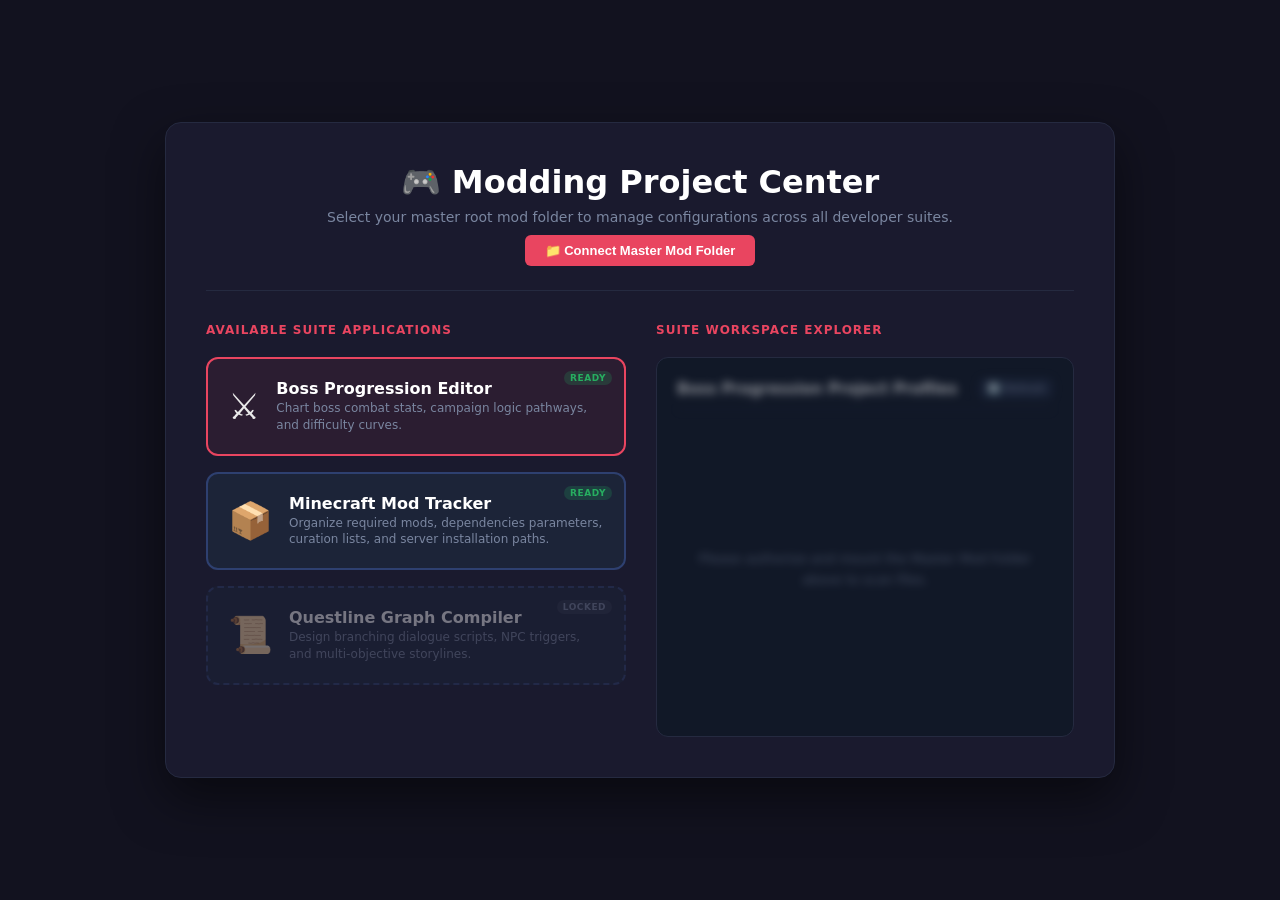
==== index.html @ 7e033705 "Add files via upload" ====
<!DOCTYPE html>
<html lang="en">
<head>
<meta charset="UTF-8">
<meta name="viewport" content="width=device-width, initial-scale=1.0">
<title>Modding Suite Master Hub</title>
<style>
* { box-sizing: border-box; margin: 0; padding: 0; }
:root {
  --bg: #12121f;
  --surface: #1a1a2e;
  --panel: #0f3460;
  --accent: #e94560;
  --accent2: #f5a623;
  --text: #eaeaea;
  --muted: #7a86a0;
  --border: #252a40;
  --node-bg: #1c2438;
  --node-border: #2e4070;
  --input-bg: #111827;
}

body {
  font-family: 'Segoe UI', system-ui, sans-serif;
  background: var(--bg);
  color: var(--text);
  min-height: 100vh;
  display: flex;
  align-items: center;
  justify-content: center;
  padding: 20px;
  overflow-y: auto;
}

.hub-container {
  background: var(--surface);
  border: 1px solid var(--border);
  border-radius: 16px;
  padding: 40px;
  width: 100%;
  max-width: 950px;
  box-shadow: 0 20px 50px rgba(0,0,0,0.5);
}
.hub-header { text-align: center; margin-bottom: 32px; border-bottom: 1px solid var(--border); padding-bottom: 24px; }
.hub-header h1 { font-size: 32px; color: #fff; margin-bottom: 8px; }
.hub-header p { font-size: 14px; color: var(--muted); }

.folder-badge {
  background: #1e352f; border: 1px solid #27ae60; color: #5ddb8e;
  padding: 6px 14px; border-radius: 6px; font-size: 13px; font-weight: 600;
  display: inline-flex; align-items: center; gap: 6px; margin-top: 14px;
}

.hub-layout { display: grid; grid-template-columns: 420px 1fr; gap: 30px; }
.hub-left, .hub-right { display: flex; flex-direction: column; gap: 16px; }

.hub-section-title { font-size: 12px; color: var(--accent); font-weight: 700; text-transform: uppercase; letter-spacing: 1px; margin-bottom: 4px; display: block; }

.app-card {
  background: var(--node-bg);
  border: 2px solid var(--node-border);
  border-radius: 12px;
  padding: 20px;
  cursor: pointer;
  transition: all 0.2s ease;
  display: flex;
  align-items: center;
  gap: 16px;
  position: relative;
}
.app-card:hover:not(.disabled) {
  border-color: var(--accent2);
  background: #222d48;
  transform: translateY(-2px);
}
.app-card.active-module {
  border-color: var(--accent);
  background: rgba(233, 69, 96, 0.08);
}
.app-card.disabled {
  opacity: 0.4;
  cursor: not-allowed;
  border-style: dashed;
}
.app-card-icon { font-size: 36px; flex-shrink: 0; }
.app-card-info { flex: 1; }
.app-card-info h3 { font-size: 16px; color: #fff; margin-bottom: 2px; }
.app-card-info p { font-size: 12px; color: var(--muted); line-height: 1.4; }
.badge-tag {
  position: absolute; top: 12px; right: 12px; font-size: 9px; font-weight: 700;
  padding: 2px 6px; border-radius: 20px; text-transform: uppercase; letter-spacing: 0.5px;
}
.badge-tag.online { background: rgba(39, 174, 96, 0.2); color: #27ae60; }
.badge-tag.locked { background: rgba(122, 134, 160, 0.15); color: var(--muted); }

.file-panel {
  background: var(--input-bg);
  border: 1px solid var(--border);
  border-radius: 12px;
  padding: 20px;
  flex: 1;
  display: flex;
  flex-direction: column;
  min-height: 380px;
}
.file-panel-content { display: flex; flex-direction: column; flex: 1; }
.file-panel-content.blurred { filter: blur(4px); pointer-events: none; opacity: 0.5; }

.file-list-header {
  display: flex; justify-content: space-between; align-items: center;
  margin-bottom: 14px; padding-bottom: 10px; border-bottom: 1px solid var(--border);
}
.file-list-header h2 { font-size: 15px; color: #fff; }

.project-list-container {
  flex: 1; overflow-y: auto; display: flex; flex-direction: column; gap: 8px;
}
.project-item {
  display: flex; justify-content: space-between; align-items: center;
  padding: 12px 16px; background: var(--node-bg); border: 1px solid var(--border);
  border-radius: 8px; cursor: pointer; transition: background 0.15s;
}
.project-item:hover { background: #222d48; border-color: var(--accent2); }
.project-meta { display: flex; flex-direction: column; gap: 2px; }
.project-name { font-size: 13px; font-weight: 600; color: #fff; }
.project-date { font-size: 11px; color: var(--muted); }
.proj-btn {
  background: var(--panel); border: none; color: #fff; 
  font-size: 12px; font-weight: 600; cursor: pointer; padding: 6px 12px; border-radius: 6px;
  transition: background 0.1s;
}
.proj-btn:hover { background: var(--accent); }

.no-projects { text-align: center; color: var(--muted); font-size: 13px; padding: 60px 20px; line-height: 1.6; margin: auto; }
.add-btn {
  width: 100%; padding: 10px; margin-top: 14px; background: rgba(245, 166, 35, 0.1);
  border: 1px dashed var(--accent2); color: var(--accent2); border-radius: 8px;
  cursor: pointer; font-size: 13px; font-weight: 600; transition: all 0.15s;
}
.add-btn:hover { background: rgba(245, 166, 35, 0.2); color: #fff; }
</style>
</head>
<body>

<div class="hub-container">
  <div class="hub-header">
    <h1>🎮 Modding Project Center</h1>
    <p>Select your master root mod folder to manage configurations across all developer suites.</p>
    <div id="master-folder-status">
      <button class="proj-btn" style="background:var(--accent); font-size:13px; padding:8px 20px; margin-top:10px;" onclick="selectMasterRootFolder()">📁 Connect Master Mod Folder</button>
    </div>
  </div>
  
  <div class="hub-layout">
    <!-- LEFT SIDE -->
    <div class="hub-left">
      <span class="hub-section-title">Available Suite Applications</span>
      
      <div class="app-card active-module" id="mod-bosses" onclick="switchActiveSuiteModule('bosses', 'boss_progression.html')">
        <span class="badge-tag online">Ready</span>
        <div class="app-card-icon">⚔️</div>
        <div class="app-card-info">
          <h3>Boss Progression Editor</h3>
          <p>Chart boss combat stats, campaign logic pathways, and difficulty curves.</p>
        </div>
      </div>

      <div class="app-card" id="mod-loot" onclick="switchActiveSuiteModule('loot', 'mod_tracker.html')">
  <span class="badge-tag online">Ready</span>
  <div class="app-card-icon">📦</div>
  <div class="app-card-info">
    <h3>Minecraft Mod Tracker</h3>
    <p>Organize required mods, dependencies parameters, curation lists, and server installation paths.</p>
  </div>
</div>

      <div class="app-card disabled" id="mod-quests" onclick="alert('Module locked.')">
        <span class="badge-tag locked">Locked</span>
        <div class="app-card-icon">📜</div>
        <div class="app-card-info">
          <h3>Questline Graph Compiler</h3>
          <p>Design branching dialogue scripts, NPC triggers, and multi-objective storylines.</p>
        </div>
      </div>
    </div>
    
    <!-- RIGHT SIDE -->
    <div class="hub-right">
      <span class="hub-section-title">Suite Workspace Explorer</span>
      
      <div class="file-panel">
        <div class="file-panel-content blurred" id="panel-blur-layer">
          <div class="file-list-header">
            <h2 id="current-panel-title">Boss Progression Project Profiles</h2>
            <button class="proj-btn" style="background:#1e2840; color:var(--muted); font-size:11px; padding:4px 8px;" onclick="scanActiveSubFolder()">🔄 Refresh</button>
          </div>

          <div class="project-list-container" id="workspace-file-injector">
            <div class="no-projects">Please authorize and mount the Master Mod Folder above to scan files.</div>
          </div>

          <button class="add-btn" id="btn-create-file" style="display:none;" onclick="createNewFileInActiveSubfolder()">＋ Create New Project Workspace File</button>
        </div>
      </div>
    </div>
  </div>
</div>

<script>
let rootDirHandle = null;
let activeSubfolderHandle = null;
let activeSuiteKey = "bosses";          
let activeAppFilename = "boss_progression.html"; 

// Initialize IndexedDB memory cache on bootup
window.addEventListener('DOMContentLoaded', async () => {
  await tryRestoreFolderToken();
});

/* ===================== INDEXEDDB TOKEN MEMORY CACHE ===================== */
function getDB() {
  return new Promise((resolve, reject) => {
    const request = indexedDB.open("WorkspaceSuiteDB", 1);
    request.onupgradeneeded = e => e.target.result.createObjectStore("settings");
    request.onsuccess = e => resolve(e.target.result);
    request.onerror = e => reject(e.target.error);
  });
}

async function tryRestoreFolderToken() {
  try {
    const db = await getDB();
    const tx = db.transaction("settings", "readonly");
    const store = tx.objectStore("settings");
    const handle = await new Promise((res, rej) => {
      const req = store.get("root_folder_handle");
      req.onsuccess = () => res(req.result);
      req.onerror = () => rej(req.error);
    });

    if (handle) {
      // Check if browser still holds permissions from last run
      const options = { mode: 'readwrite' };
      if ((await handle.queryPermission(options)) === 'granted') {
        rootDirHandle = handle;
        document.getElementById('master-folder-status').innerHTML = `
          <div class="folder-badge">✔ Restored Folder: ${rootDirHandle.name}</div>
          <button class="proj-btn" style="background:#1c2438; font-size:11px; margin-left:10px;" onclick="selectMasterRootFolder()">🔄 Change</button>
        `;
        document.getElementById('panel-blur-layer').classList.remove('blurred');
        await switchActiveSuiteModule(activeSuiteKey, activeAppFilename);
      } else {
        // Permission expired or requires interaction link click
        document.getElementById('master-folder-status').innerHTML = `
          <button class="proj-btn" style="background:var(--accent2); font-size:13px; padding:8px 20px; margin-top:10px;" onclick="verifyPermissionHook(this)">🔑 Re-Authorize ${handle.name}</button>
        `;
      }
    }
  } catch (e) { console.error("Database restore track skipped.", e); }
}

async function verifyPermissionHook(btn) {
  try {
    const db = await getDB();
    const tx = db.transaction("settings", "readonly");
    const handle = await new Promise(res => {
      tx.objectStore("settings").get("root_folder_handle").onsuccess = e => res(e.target.result);
    });
    
    if (handle) {
      const status = await handle.requestPermission({ mode: 'readwrite' });
      if (status === 'granted') {
        rootDirHandle = handle;
        document.getElementById('master-folder-status').innerHTML = `
          <div class="folder-badge">✔ Restored Folder: ${rootDirHandle.name}</div>
          <button class="proj-btn" style="background:#1c2438; font-size:11px; margin-left:10px;" onclick="selectMasterRootFolder()">🔄 Change</button>
        `;
        document.getElementById('panel-blur-layer').classList.remove('blurred');
        await switchActiveSuiteModule(activeSuiteKey, activeAppFilename);
      }
    }
  } catch(e) { alert("Authorization rejected."); }
}

async function selectMasterRootFolder() {
  if (!('showDirectoryPicker' in window)) {
    alert("Live Server interface required to enable background File System system API vectors.");
    return;
  }
  try {
    rootDirHandle = await window.showDirectoryPicker({ mode: 'readwrite' });
    
    // Write handle reference permanently into database cache!
    const db = await getDB();
    const tx = db.transaction("settings", "readwrite");
    tx.objectStore("settings").put(rootDirHandle, "root_folder_handle");

    document.getElementById('master-folder-status').innerHTML = `
      <div class="folder-badge">✔ Root Connected: ${rootDirHandle.name}</div>
      <button class="proj-btn" style="background:#1c2438; font-size:11px; margin-left:10px;" onclick="selectMasterRootFolder()">🔄 Change</button>
    `;
    document.getElementById('panel-blur-layer').classList.remove('blurred');
    await switchActiveSuiteModule(activeSuiteKey, activeAppFilename);
  } catch (err) {
    console.error(err);
  }
}

/* ===================== DIRECTORY ROUTER TREE PRESERVED ===================== */
async function switchActiveSuiteModule(moduleKey, associatedFile) {
  activeSuiteKey = moduleKey;
  activeAppFilename = associatedFile;

  document.querySelectorAll('.app-card').forEach(el => el.classList.remove('active-module'));
  const targetCard = document.getElementById(`mod-${moduleKey}`);
  if(targetCard) targetCard.classList.add('active-module');

  const titleMap = {
    "bosses": "Boss Progression Project Profiles (/bosses/)",
    "loot": "Minecraft Mod Tracker Profiles (/loot/)",
    "quests": "Storyline Data Arrays (/quests/)"
  };
  document.getElementById('current-panel-title').textContent = titleMap[moduleKey] || "Mod Profiles";

  if (!rootDirHandle) return;

  try {
    activeSubfolderHandle = await rootDirHandle.getDirectoryHandle(moduleKey, { create: true });
    document.getElementById('btn-create-file').style.display = 'block';
    await scanActiveSubFolder();
  } catch (err) { console.error(err); }
}

async function scanActiveSubFolder() {
  const container = document.getElementById('workspace-file-injector');
  if (!activeSubfolderHandle) return;

  container.innerHTML = '';
  let counter = 0;

  for await (const entry of activeSubfolderHandle.values()) {
    if (entry.kind === 'file' && entry.name.endsWith('.json')) {
      counter++;
      const file = await entry.getFile();
      
      const card = document.createElement('div');
      card.className = 'project-item';
      card.innerHTML = `
        <div class="project-meta">
          <span class="project-name">📄 ${escapeHtml(entry.name)}</span>
          <span class="project-date">Size: ${(file.size / 1024).toFixed(2)} KB · Config JSON</span>
        </div>
        <button class="proj-btn">⚡ Open in Editor</button>
      `;

      card.querySelector('.proj-btn').addEventListener('click', async () => {
  const textPayload = await file.text();
  // Temporarily store the active project state in SessionStorage
  sessionStorage.setItem('active_project_filename', entry.name);
  sessionStorage.setItem('active_project_payload', textPayload);
  
  // Dynamically redirects to activeAppFilename (which becomes 'mod_tracker.html')
  window.location.href = activeAppFilename;
});

      container.appendChild(card);
    }
  }

  if (counter === 0) {
    container.innerHTML = `<div class="no-projects">Connected to <b>/${activeSuiteKey}/</b> folder successfully!<br><span style="color:var(--muted); font-size:11px;">No active files found. Create one below to begin.</span></div>`;
  }
}

async function createNewFileInActiveSubfolder() {
  if (!activeSubfolderHandle) return;
  let name = prompt(`Enter custom profile name to create inside /${activeSuiteKey}/:`);
  if (!name || !name.trim()) return;
  let filename = name.trim().endsWith('.json') ? name.trim() : name.trim() + '.json';
  try {
    const fileHandle = await activeSubfolderHandle.getFileHandle(filename, { create: true });
    const templateBlueprint = { nodes: [], edges: [] };
    const writable = await fileHandle.createWritable();
    await writable.write(JSON.stringify(templateBlueprint, null, 2));
    await writable.close();
    await scanActiveSubFolder();
  } catch (e) { alert("Write access execution fault."); }
}

function escapeHtml(s) { return String(s||'').replace(/&/g,'&amp;').replace(/</g,'&lt;').replace(/>/g,'&gt;'); }
</script>
</body>
</html>
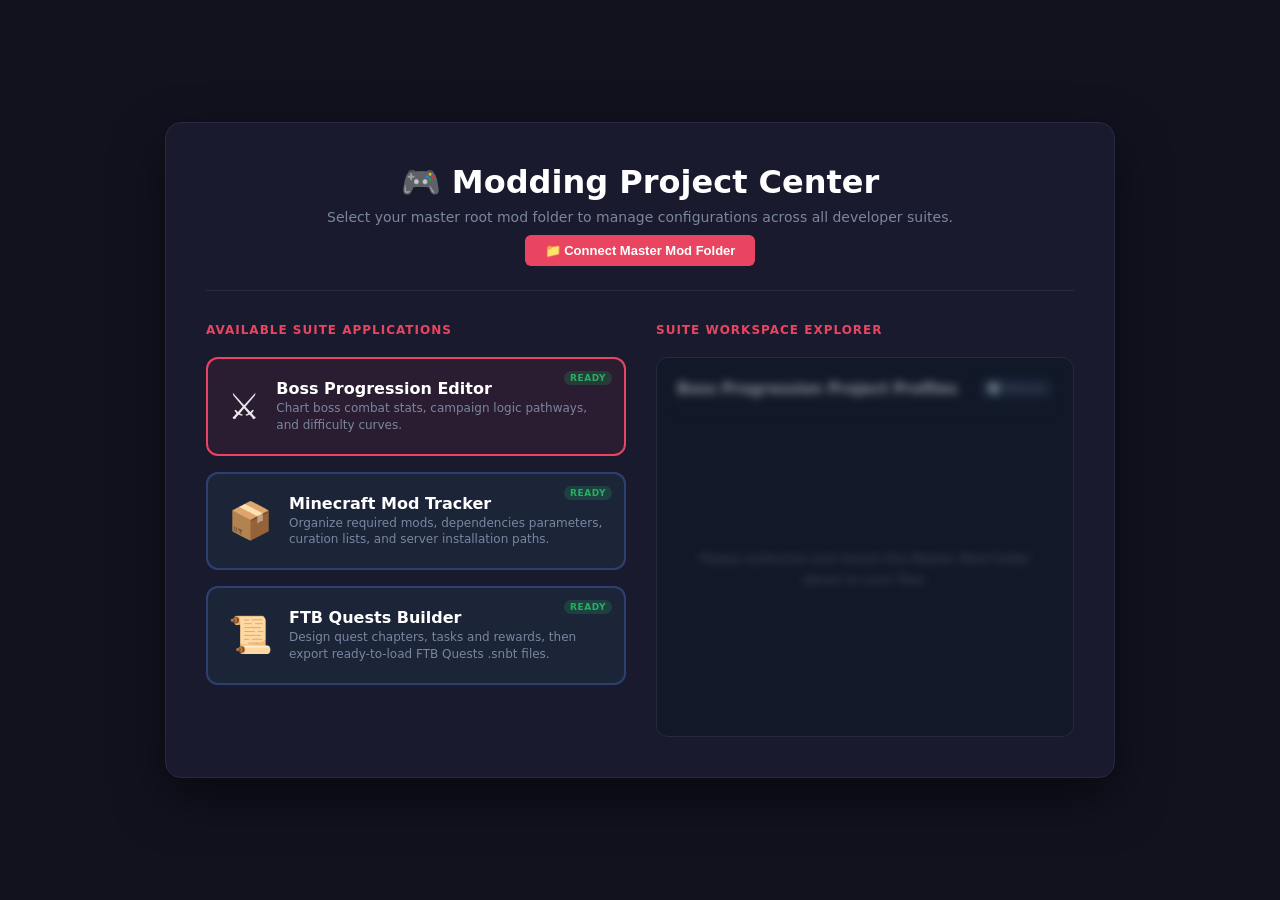
==== commit 45a4043e: "Replace with correct version: add FTB Quests Builder, Mod Tracker split files and hub script Co-Auth" ====
--- a/index.html
+++ b/index.html
@@ -4,141 +4,7 @@
 <meta charset="UTF-8">
 <meta name="viewport" content="width=device-width, initial-scale=1.0">
 <title>Modding Suite Master Hub</title>
-<style>
-* { box-sizing: border-box; margin: 0; padding: 0; }
-:root {
-  --bg: #12121f;
-  --surface: #1a1a2e;
-  --panel: #0f3460;
-  --accent: #e94560;
-  --accent2: #f5a623;
-  --text: #eaeaea;
-  --muted: #7a86a0;
-  --border: #252a40;
-  --node-bg: #1c2438;
-  --node-border: #2e4070;
-  --input-bg: #111827;
-}
-
-body {
-  font-family: 'Segoe UI', system-ui, sans-serif;
-  background: var(--bg);
-  color: var(--text);
-  min-height: 100vh;
-  display: flex;
-  align-items: center;
-  justify-content: center;
-  padding: 20px;
-  overflow-y: auto;
-}
-
-.hub-container {
-  background: var(--surface);
-  border: 1px solid var(--border);
-  border-radius: 16px;
-  padding: 40px;
-  width: 100%;
-  max-width: 950px;
-  box-shadow: 0 20px 50px rgba(0,0,0,0.5);
-}
-.hub-header { text-align: center; margin-bottom: 32px; border-bottom: 1px solid var(--border); padding-bottom: 24px; }
-.hub-header h1 { font-size: 32px; color: #fff; margin-bottom: 8px; }
-.hub-header p { font-size: 14px; color: var(--muted); }
-
-.folder-badge {
-  background: #1e352f; border: 1px solid #27ae60; color: #5ddb8e;
-  padding: 6px 14px; border-radius: 6px; font-size: 13px; font-weight: 600;
-  display: inline-flex; align-items: center; gap: 6px; margin-top: 14px;
-}
-
-.hub-layout { display: grid; grid-template-columns: 420px 1fr; gap: 30px; }
-.hub-left, .hub-right { display: flex; flex-direction: column; gap: 16px; }
-
-.hub-section-title { font-size: 12px; color: var(--accent); font-weight: 700; text-transform: uppercase; letter-spacing: 1px; margin-bottom: 4px; display: block; }
-
-.app-card {
-  background: var(--node-bg);
-  border: 2px solid var(--node-border);
-  border-radius: 12px;
-  padding: 20px;
-  cursor: pointer;
-  transition: all 0.2s ease;
-  display: flex;
-  align-items: center;
-  gap: 16px;
-  position: relative;
-}
-.app-card:hover:not(.disabled) {
-  border-color: var(--accent2);
-  background: #222d48;
-  transform: translateY(-2px);
-}
-.app-card.active-module {
-  border-color: var(--accent);
-  background: rgba(233, 69, 96, 0.08);
-}
-.app-card.disabled {
-  opacity: 0.4;
-  cursor: not-allowed;
-  border-style: dashed;
-}
-.app-card-icon { font-size: 36px; flex-shrink: 0; }
-.app-card-info { flex: 1; }
-.app-card-info h3 { font-size: 16px; color: #fff; margin-bottom: 2px; }
-.app-card-info p { font-size: 12px; color: var(--muted); line-height: 1.4; }
-.badge-tag {
-  position: absolute; top: 12px; right: 12px; font-size: 9px; font-weight: 700;
-  padding: 2px 6px; border-radius: 20px; text-transform: uppercase; letter-spacing: 0.5px;
-}
-.badge-tag.online { background: rgba(39, 174, 96, 0.2); color: #27ae60; }
-.badge-tag.locked { background: rgba(122, 134, 160, 0.15); color: var(--muted); }
-
-.file-panel {
-  background: var(--input-bg);
-  border: 1px solid var(--border);
-  border-radius: 12px;
-  padding: 20px;
-  flex: 1;
-  display: flex;
-  flex-direction: column;
-  min-height: 380px;
-}
-.file-panel-content { display: flex; flex-direction: column; flex: 1; }
-.file-panel-content.blurred { filter: blur(4px); pointer-events: none; opacity: 0.5; }
-
-.file-list-header {
-  display: flex; justify-content: space-between; align-items: center;
-  margin-bottom: 14px; padding-bottom: 10px; border-bottom: 1px solid var(--border);
-}
-.file-list-header h2 { font-size: 15px; color: #fff; }
-
-.project-list-container {
-  flex: 1; overflow-y: auto; display: flex; flex-direction: column; gap: 8px;
-}
-.project-item {
-  display: flex; justify-content: space-between; align-items: center;
-  padding: 12px 16px; background: var(--node-bg); border: 1px solid var(--border);
-  border-radius: 8px; cursor: pointer; transition: background 0.15s;
-}
-.project-item:hover { background: #222d48; border-color: var(--accent2); }
-.project-meta { display: flex; flex-direction: column; gap: 2px; }
-.project-name { font-size: 13px; font-weight: 600; color: #fff; }
-.project-date { font-size: 11px; color: var(--muted); }
-.proj-btn {
-  background: var(--panel); border: none; color: #fff; 
-  font-size: 12px; font-weight: 600; cursor: pointer; padding: 6px 12px; border-radius: 6px;
-  transition: background 0.1s;
-}
-.proj-btn:hover { background: var(--accent); }
-
-.no-projects { text-align: center; color: var(--muted); font-size: 13px; padding: 60px 20px; line-height: 1.6; margin: auto; }
-.add-btn {
-  width: 100%; padding: 10px; margin-top: 14px; background: rgba(245, 166, 35, 0.1);
-  border: 1px dashed var(--accent2); color: var(--accent2); border-radius: 8px;
-  cursor: pointer; font-size: 13px; font-weight: 600; transition: all 0.15s;
-}
-.add-btn:hover { background: rgba(245, 166, 35, 0.2); color: #fff; }
-</style>
+<link rel="stylesheet" href="styles.css">
 </head>
 <body>
 
@@ -149,10 +15,12 @@
     <div id="master-folder-status">
       <button class="proj-btn" style="background:var(--accent); font-size:13px; padding:8px 20px; margin-top:10px;" onclick="selectMasterRootFolder()">📁 Connect Master Mod Folder</button>
     </div>
+    <div id="global-config-bar" style="margin-top: 12px; display: none;">
+      <button class="proj-btn" style="background: var(--accent2); font-size: 12px;" onclick="openGlobalAttributesModal()">⚙️ Manage Shared Boss Attributes</button>
+    </div>
   </div>
   
   <div class="hub-layout">
-    <!-- LEFT SIDE -->
     <div class="hub-left">
       <span class="hub-section-title">Available Suite Applications</span>
       
@@ -165,26 +33,25 @@
         </div>
       </div>
 
-      <div class="app-card" id="mod-loot" onclick="switchActiveSuiteModule('loot', 'mod_tracker.html')">
-  <span class="badge-tag online">Ready</span>
-  <div class="app-card-icon">📦</div>
-  <div class="app-card-info">
-    <h3>Minecraft Mod Tracker</h3>
-    <p>Organize required mods, dependencies parameters, curation lists, and server installation paths.</p>
-  </div>
-</div>
+      <div class="app-card" id="mod-loot" onclick="openModTracker()">
+        <span class="badge-tag online">Ready</span>
+        <div class="app-card-icon">📦</div>
+        <div class="app-card-info">
+          <h3>Minecraft Mod Tracker</h3>
+          <p>Organize required mods, dependencies parameters, curation lists, and server installation paths.</p>
+        </div>
+      </div>
 
-      <div class="app-card disabled" id="mod-quests" onclick="alert('Module locked.')">
-        <span class="badge-tag locked">Locked</span>
+      <div class="app-card" id="mod-quests" onclick="switchActiveSuiteModule('quests', 'quest_builder.html')">
+        <span class="badge-tag online">Ready</span>
         <div class="app-card-icon">📜</div>
         <div class="app-card-info">
-          <h3>Questline Graph Compiler</h3>
-          <p>Design branching dialogue scripts, NPC triggers, and multi-objective storylines.</p>
+          <h3>FTB Quests Builder</h3>
+          <p>Design quest chapters, tasks and rewards, then export ready-to-load FTB Quests .snbt files.</p>
         </div>
       </div>
     </div>
     
-    <!-- RIGHT SIDE -->
     <div class="hub-right">
       <span class="hub-section-title">Suite Workspace Explorer</span>
       
@@ -206,188 +73,24 @@
   </div>
 </div>
 
-<script>
-let rootDirHandle = null;
-let activeSubfolderHandle = null;
-let activeSuiteKey = "bosses";          
-let activeAppFilename = "boss_progression.html"; 
+<div id="global-attrs-modal">
+  <div class="modal-box">
+    <h3>
+      <span>⚙️ Shared Global Attributes</span>
+      <button class="proj-btn" style="background: var(--panel);" onclick="addNewGlobalAttributeField()">＋ Add Attribute</button>
+    </h3>
+    <p style="font-size: 11px; color: var(--muted); margin-bottom: 4px;">Define core parameters here. These fields will be available globally.</p>
+    
+    <div class="attrs-editor-list" id="global-attrs-list-container">
+      </div>
 
-// Initialize IndexedDB memory cache on bootup
-window.addEventListener('DOMContentLoaded', async () => {
-  await tryRestoreFolderToken();
-});
+    <div class="modal-btns">
+      <button class="cancel" onclick="closeGlobalAttributesModal()">Cancel</button>
+      <button class="ok" onclick="saveGlobalAttributesToDisk()">💾 Save Changes</button>
+    </div>
+  </div>
+</div>
 
-/* ===================== INDEXEDDB TOKEN MEMORY CACHE ===================== */
-function getDB() {
-  return new Promise((resolve, reject) => {
-    const request = indexedDB.open("WorkspaceSuiteDB", 1);
-    request.onupgradeneeded = e => e.target.result.createObjectStore("settings");
-    request.onsuccess = e => resolve(e.target.result);
-    request.onerror = e => reject(e.target.error);
-  });
-}
-
-async function tryRestoreFolderToken() {
-  try {
-    const db = await getDB();
-    const tx = db.transaction("settings", "readonly");
-    const store = tx.objectStore("settings");
-    const handle = await new Promise((res, rej) => {
-      const req = store.get("root_folder_handle");
-      req.onsuccess = () => res(req.result);
-      req.onerror = () => rej(req.error);
-    });
-
-    if (handle) {
-      // Check if browser still holds permissions from last run
-      const options = { mode: 'readwrite' };
-      if ((await handle.queryPermission(options)) === 'granted') {
-        rootDirHandle = handle;
-        document.getElementById('master-folder-status').innerHTML = `
-          <div class="folder-badge">✔ Restored Folder: ${rootDirHandle.name}</div>
-          <button class="proj-btn" style="background:#1c2438; font-size:11px; margin-left:10px;" onclick="selectMasterRootFolder()">🔄 Change</button>
-        `;
-        document.getElementById('panel-blur-layer').classList.remove('blurred');
-        await switchActiveSuiteModule(activeSuiteKey, activeAppFilename);
-      } else {
-        // Permission expired or requires interaction link click
-        document.getElementById('master-folder-status').innerHTML = `
-          <button class="proj-btn" style="background:var(--accent2); font-size:13px; padding:8px 20px; margin-top:10px;" onclick="verifyPermissionHook(this)">🔑 Re-Authorize ${handle.name}</button>
-        `;
-      }
-    }
-  } catch (e) { console.error("Database restore track skipped.", e); }
-}
-
-async function verifyPermissionHook(btn) {
-  try {
-    const db = await getDB();
-    const tx = db.transaction("settings", "readonly");
-    const handle = await new Promise(res => {
-      tx.objectStore("settings").get("root_folder_handle").onsuccess = e => res(e.target.result);
-    });
-    
-    if (handle) {
-      const status = await handle.requestPermission({ mode: 'readwrite' });
-      if (status === 'granted') {
-        rootDirHandle = handle;
-        document.getElementById('master-folder-status').innerHTML = `
-          <div class="folder-badge">✔ Restored Folder: ${rootDirHandle.name}</div>
-          <button class="proj-btn" style="background:#1c2438; font-size:11px; margin-left:10px;" onclick="selectMasterRootFolder()">🔄 Change</button>
-        `;
-        document.getElementById('panel-blur-layer').classList.remove('blurred');
-        await switchActiveSuiteModule(activeSuiteKey, activeAppFilename);
-      }
-    }
-  } catch(e) { alert("Authorization rejected."); }
-}
-
-async function selectMasterRootFolder() {
-  if (!('showDirectoryPicker' in window)) {
-    alert("Live Server interface required to enable background File System system API vectors.");
-    return;
-  }
-  try {
-    rootDirHandle = await window.showDirectoryPicker({ mode: 'readwrite' });
-    
-    // Write handle reference permanently into database cache!
-    const db = await getDB();
-    const tx = db.transaction("settings", "readwrite");
-    tx.objectStore("settings").put(rootDirHandle, "root_folder_handle");
-
-    document.getElementById('master-folder-status').innerHTML = `
-      <div class="folder-badge">✔ Root Connected: ${rootDirHandle.name}</div>
-      <button class="proj-btn" style="background:#1c2438; font-size:11px; margin-left:10px;" onclick="selectMasterRootFolder()">🔄 Change</button>
-    `;
-    document.getElementById('panel-blur-layer').classList.remove('blurred');
-    await switchActiveSuiteModule(activeSuiteKey, activeAppFilename);
-  } catch (err) {
-    console.error(err);
-  }
-}
-
-/* ===================== DIRECTORY ROUTER TREE PRESERVED ===================== */
-async function switchActiveSuiteModule(moduleKey, associatedFile) {
-  activeSuiteKey = moduleKey;
-  activeAppFilename = associatedFile;
-
-  document.querySelectorAll('.app-card').forEach(el => el.classList.remove('active-module'));
-  const targetCard = document.getElementById(`mod-${moduleKey}`);
-  if(targetCard) targetCard.classList.add('active-module');
-
-  const titleMap = {
-    "bosses": "Boss Progression Project Profiles (/bosses/)",
-    "loot": "Minecraft Mod Tracker Profiles (/loot/)",
-    "quests": "Storyline Data Arrays (/quests/)"
-  };
-  document.getElementById('current-panel-title').textContent = titleMap[moduleKey] || "Mod Profiles";
-
-  if (!rootDirHandle) return;
-
-  try {
-    activeSubfolderHandle = await rootDirHandle.getDirectoryHandle(moduleKey, { create: true });
-    document.getElementById('btn-create-file').style.display = 'block';
-    await scanActiveSubFolder();
-  } catch (err) { console.error(err); }
-}
-
-async function scanActiveSubFolder() {
-  const container = document.getElementById('workspace-file-injector');
-  if (!activeSubfolderHandle) return;
-
-  container.innerHTML = '';
-  let counter = 0;
-
-  for await (const entry of activeSubfolderHandle.values()) {
-    if (entry.kind === 'file' && entry.name.endsWith('.json')) {
-      counter++;
-      const file = await entry.getFile();
-      
-      const card = document.createElement('div');
-      card.className = 'project-item';
-      card.innerHTML = `
-        <div class="project-meta">
-          <span class="project-name">📄 ${escapeHtml(entry.name)}</span>
-          <span class="project-date">Size: ${(file.size / 1024).toFixed(2)} KB · Config JSON</span>
-        </div>
-        <button class="proj-btn">⚡ Open in Editor</button>
-      `;
-
-      card.querySelector('.proj-btn').addEventListener('click', async () => {
-  const textPayload = await file.text();
-  // Temporarily store the active project state in SessionStorage
-  sessionStorage.setItem('active_project_filename', entry.name);
-  sessionStorage.setItem('active_project_payload', textPayload);
-  
-  // Dynamically redirects to activeAppFilename (which becomes 'mod_tracker.html')
-  window.location.href = activeAppFilename;
-});
-
-      container.appendChild(card);
-    }
-  }
-
-  if (counter === 0) {
-    container.innerHTML = `<div class="no-projects">Connected to <b>/${activeSuiteKey}/</b> folder successfully!<br><span style="color:var(--muted); font-size:11px;">No active files found. Create one below to begin.</span></div>`;
-  }
-}
-
-async function createNewFileInActiveSubfolder() {
-  if (!activeSubfolderHandle) return;
-  let name = prompt(`Enter custom profile name to create inside /${activeSuiteKey}/:`);
-  if (!name || !name.trim()) return;
-  let filename = name.trim().endsWith('.json') ? name.trim() : name.trim() + '.json';
-  try {
-    const fileHandle = await activeSubfolderHandle.getFileHandle(filename, { create: true });
-    const templateBlueprint = { nodes: [], edges: [] };
-    const writable = await fileHandle.createWritable();
-    await writable.write(JSON.stringify(templateBlueprint, null, 2));
-    await writable.close();
-    await scanActiveSubFolder();
-  } catch (e) { alert("Write access execution fault."); }
-}
-
-function escapeHtml(s) { return String(s||'').replace(/&/g,'&amp;').replace(/</g,'&lt;').replace(/>/g,'&gt;'); }
-</script>
+<script src="script.js"></script>
 </body>
-</html>+</html>
--- a/styles.css
+++ b/styles.css
@@ -0,0 +1,156 @@
+* { box-sizing: border-box; margin: 0; padding: 0; }
+:root {
+  --bg: #12121f;
+  --surface: #1a1a2e;
+  --panel: #0f3460;
+  --accent: #e94560;
+  --accent2: #f5a623;
+  --text: #eaeaea;
+  --muted: #7a86a0;
+  --border: #252a40;
+  --node-bg: #1c2438;
+  --node-border: #2e4070;
+  --input-bg: #111827;
+}
+
+body {
+  font-family: 'Segoe UI', system-ui, sans-serif;
+  background: var(--bg);
+  color: var(--text);
+  min-height: 100vh;
+  display: flex;
+  align-items: center;
+  justify-content: center;
+  padding: 20px;
+  overflow-y: auto;
+}
+
+.hub-container {
+  background: var(--surface);
+  border: 1px solid var(--border);
+  border-radius: 16px;
+  padding: 40px;
+  width: 100%;
+  max-width: 950px;
+  box-shadow: 0 20px 50px rgba(0,0,0,0.5);
+}
+.hub-header { text-align: center; margin-bottom: 32px; border-bottom: 1px solid var(--border); padding-bottom: 24px; }
+.hub-header h1 { font-size: 32px; color: #fff; margin-bottom: 8px; }
+.hub-header p { font-size: 14px; color: var(--muted); }
+
+.folder-badge {
+  background: #1e352f; border: 1px solid #27ae60; color: #5ddb8e;
+  padding: 6px 14px; border-radius: 6px; font-size: 13px; font-weight: 600;
+  display: inline-flex; align-items: center; gap: 6px; margin-top: 14px;
+}
+
+.hub-layout { display: grid; grid-template-columns: 420px 1fr; gap: 30px; }
+.hub-left, .hub-right { display: flex; flex-direction: column; gap: 16px; }
+
+.hub-section-title { font-size: 12px; color: var(--accent); font-weight: 700; text-transform: uppercase; letter-spacing: 1px; margin-bottom: 4px; display: block; }
+
+.app-card {
+  background: var(--node-bg);
+  border: 2px solid var(--node-border);
+  border-radius: 12px;
+  padding: 20px;
+  cursor: pointer;
+  transition: all 0.2s ease;
+  display: flex;
+  align-items: center;
+  gap: 16px;
+  position: relative;
+}
+.app-card:hover:not(.disabled) {
+  border-color: var(--accent2);
+  background: #222d48;
+  transform: translateY(-2px);
+}
+.app-card.active-module {
+  border-color: var(--accent);
+  background: rgba(233, 69, 96, 0.08);
+}
+.app-card.disabled {
+  opacity: 0.4;
+  cursor: not-allowed;
+  border-style: dashed;
+}
+.app-card-icon { font-size: 36px; flex-shrink: 0; }
+.app-card-info { flex: 1; }
+.app-card-info h3 { font-size: 16px; color: #fff; margin-bottom: 2px; }
+.app-card-info p { font-size: 12px; color: var(--muted); line-height: 1.4; }
+.badge-tag {
+  position: absolute; top: 12px; right: 12px; font-size: 9px; font-weight: 700;
+  padding: 2px 6px; border-radius: 20px; text-transform: uppercase; letter-spacing: 0.5px;
+}
+.badge-tag.online { background: rgba(39, 174, 96, 0.2); color: #27ae60; }
+.badge-tag.locked { background: rgba(122, 134, 160, 0.15); color: var(--muted); }
+
+.file-panel {
+  background: var(--input-bg);
+  border: 1px solid var(--border);
+  border-radius: 12px;
+  padding: 20px;
+  flex: 1;
+  display: flex;
+  flex-direction: column;
+  min-height: 380px;
+}
+.file-panel-content { display: flex; flex-direction: column; flex: 1; }
+.file-panel-content.blurred { filter: blur(4px); pointer-events: none; opacity: 0.5; }
+
+.file-list-header {
+  display: flex; justify-content: space-between; align-items: center;
+  margin-bottom: 14px; padding-bottom: 10px; border-bottom: 1px solid var(--border);
+}
+.file-list-header h2 { font-size: 15px; color: #fff; }
+
+.project-list-container {
+  flex: 1; overflow-y: auto; display: flex; flex-direction: column; gap: 8px;
+}
+.project-item {
+  display: flex; justify-content: space-between; align-items: center;
+  padding: 12px 16px; background: var(--node-bg); border: 1px solid var(--border);
+  border-radius: 8px; cursor: pointer; transition: background 0.15s;
+}
+.project-item:hover { background: #222d48; border-color: var(--accent2); }
+.project-meta { display: flex; flex-direction: column; gap: 2px; }
+.project-name { font-size: 13px; font-weight: 600; color: #fff; }
+.project-date { font-size: 11px; color: var(--muted); }
+.proj-btn {
+  background: var(--panel); border: none; color: #fff; 
+  font-size: 12px; font-weight: 600; cursor: pointer; padding: 6px 12px; border-radius: 6px;
+  transition: background 0.1s;
+}
+.proj-btn:hover { background: var(--accent); }
+
+.no-projects { text-align: center; color: var(--muted); font-size: 13px; padding: 60px 20px; line-height: 1.6; margin: auto; }
+.add-btn {
+  width: 100%; padding: 10px; margin-top: 14px; background: rgba(245, 166, 35, 0.1);
+  border: 1px dashed var(--accent2); color: var(--accent2); border-radius: 8px;
+  cursor: pointer; font-size: 13px; font-weight: 600; transition: all 0.15s;
+}
+.add-btn:hover { background: rgba(245, 166, 35, 0.2); color: #fff; }
+
+/* GLOBAL ATTRIBUTES MODAL STYLING */
+#global-attrs-modal {
+  display: none; position: fixed; inset: 0; background: rgba(0,0,0,0.7);
+  align-items: center; justify-content: center; z-index: 2000;
+}
+#global-attrs-modal.open { display: flex; }
+.modal-box {
+  background: var(--surface); border: 1px solid var(--border);
+  border-radius: 14px; padding: 26px 24px; width: 480px; max-width: 95vw;
+  box-shadow: 0 20px 50px rgba(0,0,0,0.6); display: flex; flex-direction: column; gap: 14px;
+}
+.modal-box h3 { font-size: 18px; font-weight: 700; color: #fff; display: flex; justify-content: space-between; align-items: center; }
+.attrs-editor-list { max-height: 250px; overflow-y: auto; display: flex; flex-direction: column; gap: 8px; padding-right: 4px; }
+.attr-edit-row { display: flex; gap: 8px; align-items: center; }
+.modal-fi { background: var(--input-bg); border: 1px solid var(--border); color: var(--text); padding: 8px 11px; border-radius: 7px; font-size: 13px; outline: none; }
+.modal-fi:focus { border-color: var(--accent); }
+.attr-del-btn { background: none; border: none; color: #e74c3c; cursor: pointer; font-size: 16px; padding: 4px 8px; }
+.modal-btns { display: flex; gap: 8px; margin-top: 10px; }
+.modal-btns button { flex: 1; padding: 10px; border-radius: 7px; cursor: pointer; font-size: 13px; font-weight: 600; border: 1px solid var(--border); }
+.modal-btns .ok { background: var(--accent); border-color: var(--accent); color: #fff; }
+.modal-btns .ok:hover { background: #c73050; }
+.modal-btns .cancel { background: var(--input-bg); color: var(--muted); }
